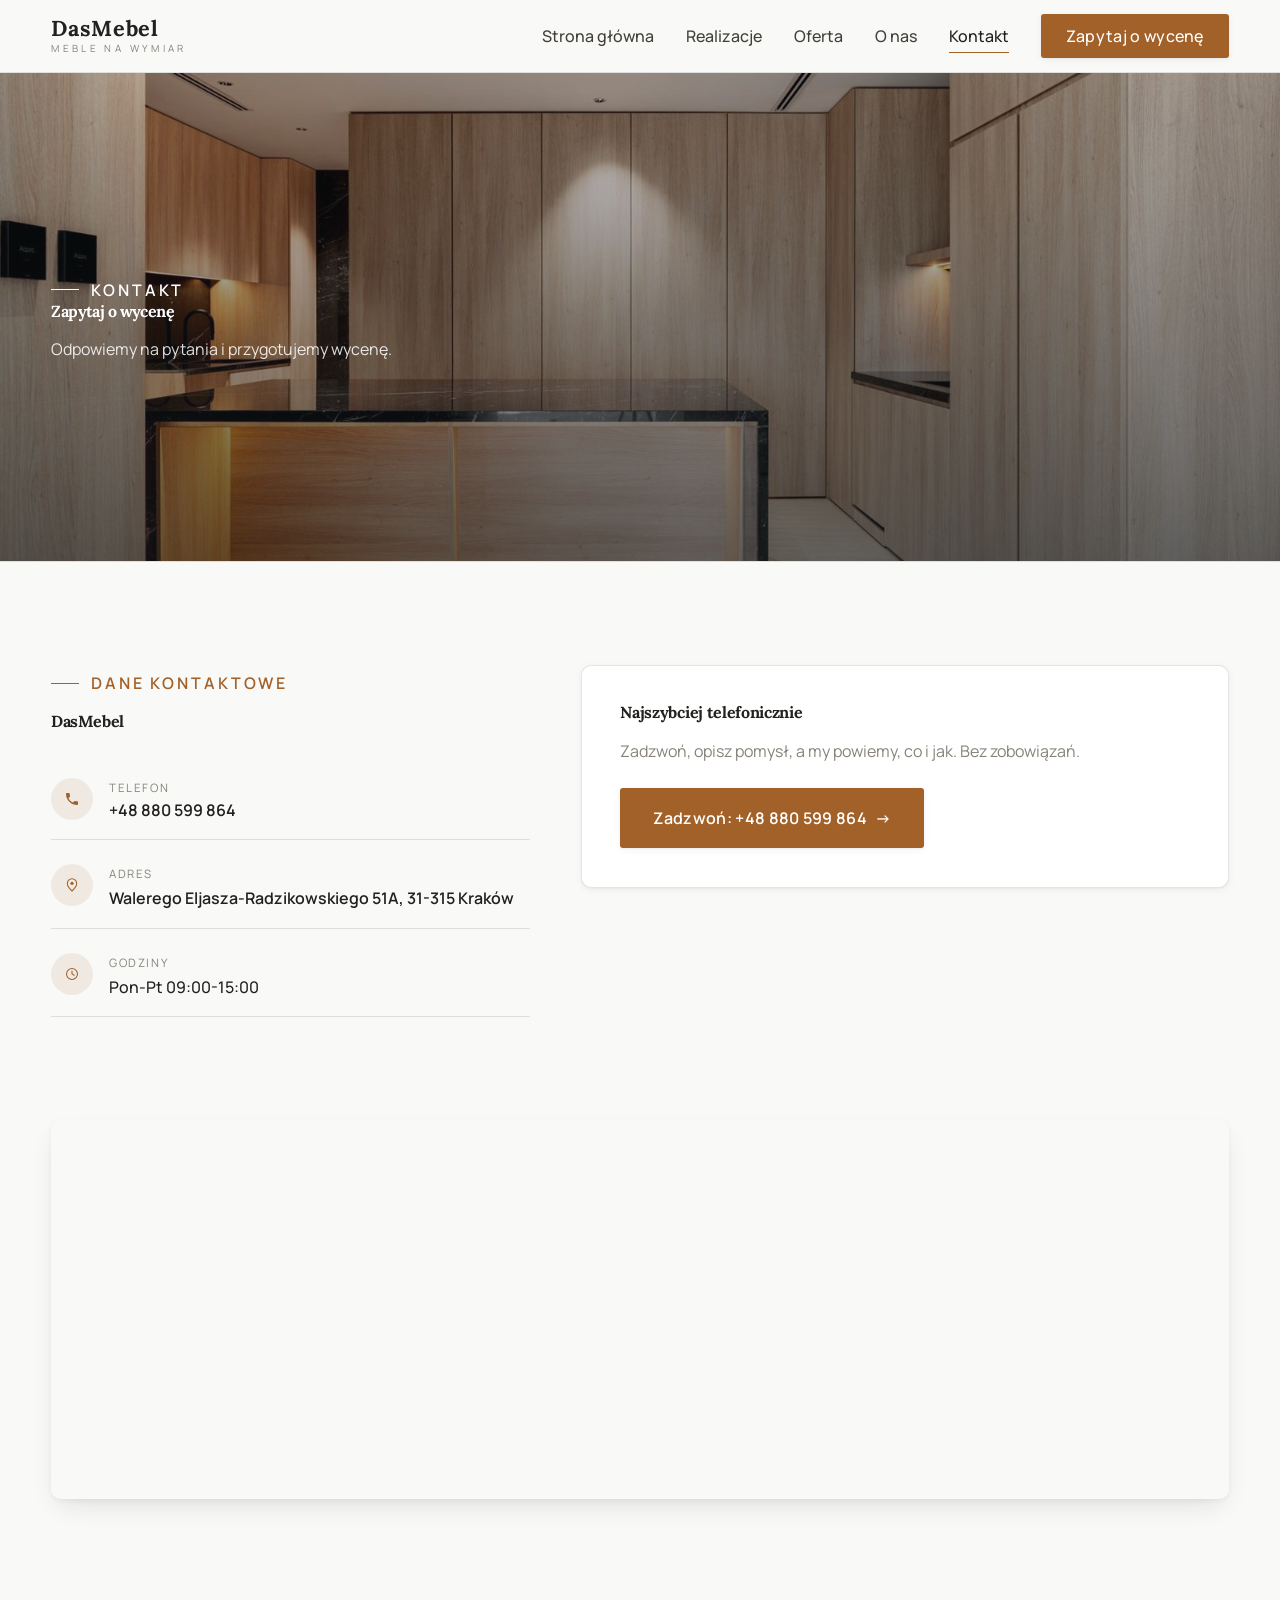
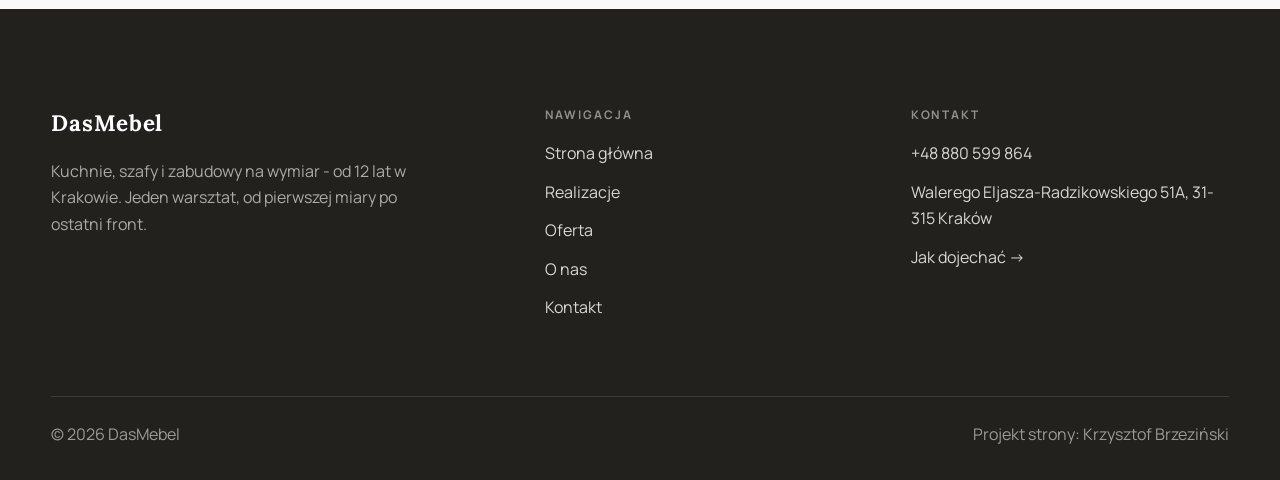
==== kontakt.html @ 78acd917 "DasMebel - strona-demo (meble na wymiar, Kraków)" ====
<!DOCTYPE html>
<html lang="pl">
<head>
<meta charset="UTF-8">
<meta name="viewport" content="width=device-width, initial-scale=1.0">
<title>Kontakt - DasMebel</title>
<meta name="description" content="Kontakt DasMebel - Walerego Eljasza-Radzikowskiego 51A, 31-315 Kraków">
<link rel="preconnect" href="https://fonts.googleapis.com">
<link rel="preconnect" href="https://fonts.gstatic.com" crossorigin>
<link href="https://fonts.googleapis.com/css2?family=Lora:wght@500;600;700&family=Manrope:wght@400;500;600&display=swap" rel="stylesheet">
<link rel="stylesheet" href="assets/styles.css">
</head>
<body>

<header class="nav">
  <div class="wrap nav-inner">
    <a class="brand" href="index.html"><span class="name">DasMebel</span><span class="sub">Meble na wymiar</span></a>
    <nav class="nav-links">
      <a href="index.html">Strona główna</a>
      <a href="realizacje.html">Realizacje</a>
      <a href="oferta.html">Oferta</a>
      <a href="o-nas.html">O nas</a>
      <a href="kontakt.html" class="active">Kontakt</a>
      <a href="kontakt.html" class="btn btn-accent">Zapytaj o wycenę</a>
    </nav>
    <button class="nav-toggle" aria-label="Menu"><span></span><span></span><span></span></button>
  </div>
</header>

<section class="pagehead">
  <img src="img/g5.jpg" alt="DasMebel - Zapytaj o wycenę">
  <div class="wrap">
    <span class="eyebrow">Kontakt</span>
    <h1>Zapytaj o wycenę</h1>
    <p>Odpowiemy na pytania i przygotujemy wycenę.</p>
  </div>
</section>
<section>
  <div class="wrap contact-grid">
    <div class="reveal">
      <span class="eyebrow">Dane kontaktowe</span>
      <h2 style="margin:var(--space-4) 0 var(--space-6)">DasMebel</h2>
      <div class="info-list">
        <div class="info-row"><div class="ic"><svg class="ico-tel" width="16" height="16" viewBox="0 0 24 24" fill="none" aria-hidden="true"><path d="M6.6 10.8a15.5 15.5 0 0 0 6.6 6.6l2.2-2.2a1 1 0 0 1 1-.24 11.4 11.4 0 0 0 3.6.58 1 1 0 0 1 1 1V20a1 1 0 0 1-1 1A17 17 0 0 1 3 4a1 1 0 0 1 1-1h3.5a1 1 0 0 1 1 1c0 1.25.2 2.46.58 3.6a1 1 0 0 1-.25 1l-2.23 2.2Z" fill="currentColor"/></svg></div><div><div class="lbl">Telefon</div><a class="val" href="tel:+48880599864">+48 880 599 864</a></div></div>
        <div class="info-row"><div class="ic"><svg class="ico-pin" width="16" height="16" viewBox="0 0 24 24" fill="none" aria-hidden="true"><path d="M12 21s7-6.1 7-11.5A7 7 0 0 0 5 9.5C5 14.9 12 21 12 21Z" stroke="currentColor" stroke-width="1.6" fill="none"/><circle cx="12" cy="9.5" r="2.4" fill="currentColor"/></svg></div><div><div class="lbl">Adres</div><div class="val">Walerego Eljasza-Radzikowskiego 51A, 31-315 Kraków</div></div></div>
        <div class="info-row"><div class="ic"><svg class="ico-clock" width="16" height="16" viewBox="0 0 24 24" fill="none" aria-hidden="true"><circle cx="12" cy="12" r="8.2" stroke="currentColor" stroke-width="1.6"/><path d="M12 7.5V12l3.2 1.9" stroke="currentColor" stroke-width="1.6" stroke-linecap="round"/></svg></div><div><div class="lbl">Godziny</div><div class="val" style="font-weight:500">Pon-Pt 09:00-15:00</div></div></div>
      </div>
    </div>
    <div class="reveal">
      <div class="form">
        <h3 style="margin-bottom:var(--space-4)">Najszybciej telefonicznie</h3>
        <p class="muted" style="margin-bottom:var(--space-5)">Zadzwoń, opisz pomysł, a my powiemy, co i jak. Bez zobowiązań.</p>
        <a href="tel:+48880599864" class="btn btn-accent" style="justify-content:center">Zadzwoń: +48 880 599 864 <span class="arr">→</span></a>
      </div>
    </div>
  </div>
</section>
<section style="padding-top:0">
  <div class="wrap reveal">
    <iframe class="map" title="DasMebel - Kraków" src="https://maps.google.com/maps?q=DasMebel%20Krak%C3%B3w&z=15&output=embed" loading="lazy" referrerpolicy="no-referrer-when-downgrade"></iframe>
  </div>
</section>

<footer>
  <div class="wrap">
    <div class="foot-grid">
      <div class="foot-brand">
        <div class="name">DasMebel</div>
        <p>Kuchnie, szafy i zabudowy na wymiar - od 12 lat w Krakowie. Jeden warsztat, od pierwszej miary po ostatni front.</p>
      </div>
      <div class="foot-col">
        <h4>Nawigacja</h4>
        <a href="index.html">Strona główna</a>
        <a href="realizacje.html">Realizacje</a>
        <a href="oferta.html">Oferta</a>
        <a href="o-nas.html">O nas</a>
        <a href="kontakt.html">Kontakt</a>
      </div>
      <div class="foot-col">
        <h4>Kontakt</h4>
        <a href="tel:+48880599864">+48 880 599 864</a>
        <p>Walerego Eljasza-Radzikowskiego 51A, 31-315 Kraków</p>
        <a href="https://maps.google.com/?cid=15996347516961122501" target="_blank" rel="noopener">Jak dojechać →</a>
      </div>
    </div>
    <div class="foot-bot">
      <span>© 2026 DasMebel</span>
      <span>Projekt strony: Krzysztof Brzeziński</span>
    </div>
  </div>
</footer>


<script src="assets/main.js"></script>
</body>
</html>
---- assets/styles.css ----
/* ============================================================
   STOLBASZ — premium, architektoniczny B2B fit-out
   Jasna paleta, zero brązu. System wg premium-web-craft.
   Projekt strony: Krzysztof Brzeziński
   ============================================================ */

:root{
  /* PALETA — jasna, architektoniczna, chłodna */
  --paper:#F3F1EC;          /* główne tło */
  --paper-2:#E6E3DB;        /* sekcje alternatywne (chłodny jasny szary) */
  --paper-3:#E6E3DB;        /* delikatne wypełnienia */
  --ink:#23211E;            /* tekst główny — chłodny grafit */
  --ink-soft:#43403A;       /* nagłówki drugorzędne */
  --muted:#87837A;          /* tekst poboczny */
  --line:rgba(35,33,30,.12);/* hairline */
  --accent:#8A6B3C;         /* stonowany petrol-slate — jedyny akcent */
  --accent-d:#6E5430;
  --accent-soft:rgba(138,107,60,.10);
  --dark:#23211E;           /* sekcje ciemne (stopka/CTA) */

  /* ODSTĘPY — skala 4/8 */
  --space-1:4px; --space-2:8px; --space-3:12px; --space-4:16px; --space-5:24px;
  --space-6:32px; --space-7:48px; --space-8:64px; --space-9:96px; --space-10:128px;

  /* TYPOGRAFIA — fluid clamp() */
  --text-sm:clamp(.82rem,.8rem+.1vw,.9rem);
  --text-base:clamp(1rem,.97rem+.15vw,1.1rem);
  --text-lg:clamp(1.12rem,1.05rem+.3vw,1.3rem);
  --text-h3:clamp(1.2rem,1.1rem+.5vw,1.5rem);
  --text-h2:clamp(1.9rem,1.5rem+1.9vw,2.8rem);
  --text-h1:clamp(2.6rem,1.9rem+3.6vw,4.6rem);

  /* PROMIENIE — architektoniczne, raczej ostre */
  --r-sm:3px; --r-md:6px; --r-lg:10px;

  /* RUCH */
  --ease:cubic-bezier(.25,.46,.45,.94); --dur:.24s;

  /* CIENIE — miękkie, warstwowe */
  --sh-sm:0 1px 2px rgba(16,24,32,.04), 0 2px 8px rgba(16,24,32,.05);
  --sh-md:0 2px 6px rgba(16,24,32,.05), 0 12px 28px -8px rgba(16,24,32,.12);
  --sh-lg:0 6px 14px rgba(16,24,32,.07), 0 26px 56px -18px rgba(16,24,32,.22);

  --hairline:1px solid var(--line);

  --font-display:'Lora',serif;
  --font-body:'Manrope',sans-serif;
}

*{box-sizing:border-box;margin:0;padding:0}
html{scroll-behavior:smooth}
body{
  font-family:var(--font-body);
  font-size:var(--text-base);
  line-height:1.65;
  color:var(--ink);
  background:var(--paper);
  -webkit-font-smoothing:antialiased;
  text-rendering:optimizeLegibility;
}
img{max-width:100%;display:block}
a{color:inherit;text-decoration:none}

.wrap{width:min(92%,1180px);margin-inline:auto}
section{padding-block:clamp(52px,6.5vw,96px)}

h1,h2,h3{font-family:var(--font-display);font-weight:700;line-height:1.08;letter-spacing:-.02em;color:var(--ink)}
h1{font-size:var(--text-h1);letter-spacing:-.035em}
h2{font-size:var(--text-h2);letter-spacing:-.025em}
h3{font-size:var(--text-h3)}
p{max-width:65ch}

.eyebrow{
  font-family:var(--font-body);
  font-size:var(--text-sm);
  font-weight:600;
  letter-spacing:.18em;
  text-transform:uppercase;
  color:var(--accent);
  display:inline-flex;align-items:center;gap:var(--space-3);
}
.eyebrow::before{content:"";width:28px;height:1px;background:var(--accent);display:inline-block}

.muted{color:var(--muted)}
.lead{font-size:var(--text-lg);line-height:1.55;color:var(--ink-soft);max-width:50ch}

/* ---------- BUTTONS ---------- */
.btn{
  display:inline-flex;align-items:center;gap:var(--space-2);
  font-weight:600;font-size:var(--text-sm);letter-spacing:.02em;
  padding:var(--space-4) var(--space-6);
  border-radius:var(--r-sm);
  transition:transform var(--dur) var(--ease),box-shadow var(--dur) var(--ease),background var(--dur) var(--ease);
  cursor:pointer;border:1px solid transparent;
}
.btn-accent{background:var(--accent);color:#fff;box-shadow:var(--sh-sm)}
.btn-accent:hover{background:var(--accent-d);transform:translateY(-2px);box-shadow:var(--sh-md)}
.btn-accent:active{transform:translateY(0);box-shadow:var(--sh-sm)}
.btn-ghost{background:transparent;color:var(--ink);border-color:var(--line)}
.btn-ghost:hover{border-color:var(--accent);color:var(--accent);transform:translateY(-2px)}
.btn-light{background:#fff;color:var(--ink);box-shadow:var(--sh-sm)}
.btn-light:hover{transform:translateY(-2px);box-shadow:var(--sh-md)}
.btn .arr{transition:transform var(--dur) var(--ease)}
.btn:hover .arr{transform:translateX(4px)}

/* ---------- NAV ---------- */
.nav{
  position:sticky;top:0;z-index:50;
  background:color-mix(in srgb,var(--paper) 88%,transparent);
  backdrop-filter:saturate(140%) blur(10px);
  border-bottom:var(--hairline);
}
.nav-inner{display:flex;align-items:center;justify-content:space-between;height:72px}
.brand{display:flex;flex-direction:column;line-height:1}
.brand .name{font-family:var(--font-display);font-weight:800;font-size:1.35rem;letter-spacing:.04em}
.brand .sub{font-size:.62rem;letter-spacing:.34em;text-transform:uppercase;color:var(--muted);margin-top:5px}
.nav-links{display:flex;align-items:center;gap:var(--space-6)}
.nav-links a{font-size:var(--text-sm);font-weight:500;color:var(--ink-soft);position:relative;padding-block:4px;transition:color var(--dur) var(--ease)}
.nav-links a::after{content:"";position:absolute;left:0;bottom:0;width:0;height:1.5px;background:var(--accent);transition:width var(--dur) var(--ease)}
.nav-links a:hover,.nav-links a.active{color:var(--ink)}
.nav-links a:hover::after,.nav-links a.active::after{width:100%}
.nav-links .btn{padding:var(--space-2) var(--space-5)}
/* przyciski w nav: właściwy kolor (przebij .nav-links a) + bez podkreślenia */
.nav-links a.btn-accent{color:#fff}
.nav-links a.btn-ghost,.nav-links a.btn-light{color:var(--ink)}
.nav-links a.btn::after{display:none}
.nav-toggle{display:none;background:none;border:none;cursor:pointer;flex-direction:column;gap:5px;padding:8px}
.nav-toggle span{width:24px;height:2px;background:var(--ink);transition:var(--dur)}

/* ---------- HERO (split) ---------- */
.hero{position:relative;overflow:hidden;border-bottom:var(--hairline)}
.hero-grid{display:grid;grid-template-columns:1.05fr .95fr;gap:clamp(24px,4vw,60px);align-items:center;
  padding-block:clamp(36px,4.5vw,64px)}
.hero-copy .eyebrow{margin-bottom:var(--space-5)}
.hero-copy h1{margin-bottom:var(--space-5)}
.hero-copy .lead{margin-bottom:var(--space-7)}
.hero-actions{display:flex;flex-wrap:wrap;gap:var(--space-4)}
.hero-art{position:relative;aspect-ratio:4/3;border-radius:var(--r-lg);overflow:hidden;box-shadow:var(--sh-lg)}
.hero-art img{width:100%;height:100%;object-fit:cover}
.hero-art::after{content:"";position:absolute;inset:0;background:linear-gradient(180deg,transparent 55%,rgba(18,24,28,.28))}
.hero-badge{position:absolute;left:var(--space-5);bottom:var(--space-5);z-index:2;
  background:rgba(252,252,251,.94);backdrop-filter:blur(4px);
  border-radius:var(--r-md);padding:var(--space-4) var(--space-5);box-shadow:var(--sh-md);max-width:78%}
.hero-badge strong{display:block;font-family:var(--font-display);font-size:1rem;letter-spacing:-.01em}
.hero-badge span{font-size:var(--text-sm);color:var(--muted)}

/* ---------- HERO duży / kinowy (strona główna) ---------- */
.hero-cine{position:relative;min-height:clamp(560px,82vh,840px);min-height:clamp(560px,82svh,840px);display:flex;align-items:center;overflow:hidden;border-bottom:var(--hairline)}
.hero-cine>img{position:absolute;inset:0;width:100%;height:100%;object-fit:cover;z-index:0}
.hero-cine::after{content:"";position:absolute;inset:0;z-index:1;
  background:linear-gradient(95deg,rgba(13,18,23,.86) 0%,rgba(13,18,23,.64) 32%,rgba(13,18,23,.24) 62%,rgba(13,18,23,.04) 100%)}
.hero-cine .wrap{position:relative;z-index:2;padding-block:var(--space-8)}
.hero-cine .hero-copy{max-width:660px}
.hero-cine .eyebrow{color:#fff;margin-bottom:var(--space-5)}
.hero-cine .eyebrow::before{background:#fff}
.hero-cine h1{color:#fff;margin-bottom:var(--space-5);font-size:clamp(2.9rem,2rem+4.4vw,5.2rem)}
.hero-cine .lead{color:rgba(255,255,255,.92);max-width:48ch;margin-bottom:var(--space-7)}
.hero-cine .hero-actions{display:flex;flex-wrap:wrap;gap:var(--space-4)}
@media(max-width:680px){
  .hero-cine{min-height:clamp(520px,76vh,640px);min-height:clamp(520px,76svh,640px);align-items:flex-end}
  .hero-cine::after{background:linear-gradient(0deg,rgba(13,18,23,.9) 6%,rgba(13,18,23,.45) 55%,rgba(13,18,23,.25) 100%)}
  .hero-cine .wrap{padding-bottom:var(--space-9)}
}

/* full-bleed hero variant (podstrony) */
.pagehead{position:relative;min-height:46vh;min-height:46svh;display:flex;align-items:flex-end;overflow:hidden;border-bottom:var(--hairline)}
.pagehead img{position:absolute;inset:0;width:100%;height:100%;object-fit:cover}
.pagehead::after{content:"";position:absolute;inset:0;background:linear-gradient(180deg,rgba(18,24,28,.25),rgba(18,24,28,.62))}
.pagehead .wrap{position:relative;z-index:2;padding-block:var(--space-9);color:#fff}
.pagehead h1{color:#fff;max-width:18ch}
.pagehead .eyebrow{color:#fff}
.pagehead .eyebrow::before{background:#fff}
.pagehead p{color:rgba(255,255,255,.86);margin-top:var(--space-4);max-width:54ch}

/* ---------- STRIP (pasek skrótów / liczby) ---------- */
.strip{background:var(--dark);color:#fff}
.strip .wrap{display:grid;grid-template-columns:repeat(4,1fr);gap:var(--space-6);padding-block:var(--space-8)}
.strip .item .k{font-family:var(--font-display);font-size:clamp(1.6rem,1.2rem+1.4vw,2.4rem);font-weight:800;letter-spacing:-.02em;color:#fff}
.strip .item .v{font-size:var(--text-sm);color:rgba(255,255,255,.66);margin-top:var(--space-2);line-height:1.45}
.strip .item{border-left:2px solid var(--accent);padding-left:var(--space-5)}

/* ---------- SECTION HEAD ---------- */
.head{max-width:48rem;margin-bottom:var(--space-8)}
.head.center{margin-inline:auto;text-align:center}
.head .eyebrow{margin-bottom:var(--space-4)}
.head h2{margin-bottom:var(--space-4)}
.head p{color:var(--muted);font-size:var(--text-lg);line-height:1.55}
.head.center p{margin-inline:auto}

/* ---------- INTRO SPLIT ---------- */
.split{display:grid;grid-template-columns:.92fr 1.08fr;gap:clamp(28px,5vw,80px);align-items:center}
.split.rev{grid-template-columns:1.08fr .92fr}
.split.rev .split-art{order:-1}
.split-art{position:relative;aspect-ratio:5/4;border-radius:var(--r-lg);overflow:hidden;box-shadow:var(--sh-lg)}
.split-art img{width:100%;height:100%;object-fit:cover}
.split-copy h2{margin-bottom:var(--space-5)}
.split-copy p+p{margin-top:var(--space-4)}
.split-copy .btn{margin-top:var(--space-6)}

/* ---------- SERVICES (zakres) ---------- */
.svc-grid{display:grid;grid-template-columns:repeat(auto-fit,minmax(280px,1fr));gap:var(--space-5)}
.svc{background:#fff;border:var(--hairline);border-radius:var(--r-md);padding:var(--space-7) var(--space-6);
  transition:transform var(--dur) var(--ease),box-shadow var(--dur) var(--ease),border-color var(--dur) var(--ease);
  position:relative;overflow:hidden}
.svc::before{content:"";position:absolute;left:0;top:0;width:3px;height:0;background:var(--accent);transition:height var(--dur) var(--ease)}
.svc:hover{transform:translateY(-4px);box-shadow:var(--sh-md);border-color:transparent}
.svc:hover::before{height:100%}
.svc .ic{font-family:var(--font-display);font-size:.8rem;font-weight:700;letter-spacing:.12em;color:var(--accent);margin-bottom:var(--space-4)}
.svc h3{margin-bottom:var(--space-3);font-size:1.22rem}
.svc p{color:var(--muted);font-size:var(--text-base);line-height:1.6}

/* big detailed service rows */
.svc-row{display:grid;grid-template-columns:.8fr 1.2fr;gap:clamp(20px,4vw,60px);align-items:center;padding-block:var(--space-8)}
.svc-row+.svc-row{border-top:var(--hairline)}
.svc-row.rev{grid-template-columns:1.2fr .8fr}
.svc-row.rev .svc-row-art{order:-1}
.svc-row-art{aspect-ratio:4/3;border-radius:var(--r-md);overflow:hidden;box-shadow:var(--sh-md)}
.svc-row-art img{width:100%;height:100%;object-fit:cover}
.svc-row h3{font-size:1.5rem;margin-bottom:var(--space-4)}
.svc-row .num{font-family:var(--font-display);font-size:.85rem;font-weight:700;letter-spacing:.14em;color:var(--accent);display:block;margin-bottom:var(--space-3)}
.svc-row ul{list-style:none;margin-top:var(--space-4);display:flex;flex-direction:column;gap:var(--space-2)}
.svc-row li{position:relative;padding-left:var(--space-5);color:var(--muted);font-size:var(--text-base)}
.svc-row li::before{content:"";position:absolute;left:0;top:.62em;width:8px;height:1px;background:var(--accent)}

/* ---------- GALLERY (realizacje) ---------- */
.gallery{display:grid;grid-template-columns:repeat(12,1fr);gap:var(--space-4);grid-auto-rows:200px}
/* GALERIA MASONRY — pionowe zdjęcia (portrety beauty/wellness) bez przycinania: kolumny, height auto */
.gallery-masonry{column-count:3;column-gap:var(--space-4)}
@media(max-width:900px){.gallery-masonry{column-count:2}}
@media(max-width:560px){.gallery-masonry{column-count:1}}
.gallery-masonry .m-tile{break-inside:avoid;margin:0 0 var(--space-4);padding:0;position:relative;overflow:hidden;border-radius:var(--r-md);border:1px solid var(--line)}
.gallery-masonry .m-tile img{width:100%;height:auto;display:block}
.gallery-masonry .m-tile .cap{position:absolute;left:0;right:0;bottom:0;padding:var(--space-4);color:#fff;background:linear-gradient(0deg,rgba(0,0,0,.55),transparent);font-size:var(--text-sm)}
.gallery-masonry .m-tile .cap small{display:block;font-weight:400;opacity:.78;letter-spacing:.04em;text-transform:uppercase;font-size:.66rem;margin-top:3px}
.tile{position:relative;overflow:hidden;border-radius:var(--r-md);box-shadow:var(--sh-sm);
  transition:transform var(--dur) var(--ease),box-shadow var(--dur) var(--ease)}
.tile img{width:100%;height:100%;object-fit:cover;transition:transform .6s var(--ease)}
.tile:hover{box-shadow:var(--sh-md)}
.tile:hover img{transform:scale(1.05)}
.tile .cap{position:absolute;left:0;right:0;bottom:0;padding:var(--space-5) var(--space-4) var(--space-4);
  background:linear-gradient(transparent,rgba(18,24,28,.78));color:#fff;
  font-size:var(--text-sm);font-weight:600;letter-spacing:.01em;
  opacity:0;transform:translateY(8px);transition:var(--dur) var(--ease)}
.tile:hover .cap{opacity:1;transform:translateY(0)}
.tile .cap small{display:block;font-weight:400;opacity:.78;letter-spacing:.04em;text-transform:uppercase;font-size:.66rem;margin-top:3px}
/* bento spans */
.t-wide{grid-column:span 6}
.t-tall{grid-column:span 6;grid-row:span 2}
.t-std{grid-column:span 6}
.t-third{grid-column:span 4}
.t-two3{grid-column:span 8}

/* ---------- TRUST / WIARYGODNOŚĆ ---------- */
.trust{background:var(--paper-2)}
.trust-grid{display:grid;grid-template-columns:repeat(auto-fit,minmax(240px,1fr));gap:var(--space-5);margin-top:var(--space-7)}
.trust-card{background:#fff;border-radius:var(--r-md);padding:var(--space-7) var(--space-6);box-shadow:var(--sh-sm);border-top:3px solid var(--accent)}
.trust-card .big{font-family:var(--font-display);font-size:clamp(1.8rem,1.3rem+1.6vw,2.6rem);font-weight:800;letter-spacing:-.02em;color:var(--ink);line-height:1}
.trust-card h3{font-size:1.12rem;margin:var(--space-3) 0 var(--space-2)}
.trust-card p{color:var(--muted);font-size:var(--text-base);line-height:1.55}

/* ---------- CTA band ---------- */
.cta{background:var(--dark);color:#fff;position:relative;overflow:hidden}
.cta .wrap{display:grid;grid-template-columns:1.4fr .6fr;gap:var(--space-7);align-items:center;position:relative;z-index:2}
.cta h2{color:#fff;max-width:20ch}
.cta p{color:rgba(255,255,255,.74);margin-top:var(--space-4)}
.cta-actions{display:flex;flex-direction:column;gap:var(--space-3);align-items:flex-start}
.cta::before{content:"";position:absolute;right:-80px;top:-80px;width:360px;height:360px;border-radius:50%;
  background:radial-gradient(circle,var(--accent-soft),transparent 70%)}

/* ---------- CONTACT ---------- */
.contact-grid{display:grid;grid-template-columns:.85fr 1.15fr;gap:clamp(28px,4vw,56px);align-items:start}
.info-list{display:flex;flex-direction:column;gap:var(--space-2)}
.info-row{display:flex;gap:var(--space-4);align-items:flex-start;padding-block:var(--space-4);border-bottom:var(--hairline)}
.info-row .ic{flex:none;width:42px;height:42px;display:grid;place-items:center;border-radius:50%;
  background:var(--accent-soft);color:var(--accent);font-size:1.05rem}
.info-row .lbl{font-size:.72rem;letter-spacing:.14em;text-transform:uppercase;color:var(--muted)}
.info-row .val{font-weight:600;font-size:var(--text-base);margin-top:2px}
.info-row a.val:hover{color:var(--accent)}
.map{border:none;border-radius:var(--r-lg);box-shadow:var(--sh-md);width:100%;height:100%;min-height:380px;filter:grayscale(.2) contrast(1.02)}
.form{background:#fff;border:var(--hairline);border-radius:var(--r-lg);padding:clamp(24px,3vw,40px);box-shadow:var(--sh-sm)}
.form .fld{margin-bottom:var(--space-5)}
.form label{display:block;font-size:var(--text-sm);font-weight:600;margin-bottom:var(--space-2)}
.form input,.form textarea{width:100%;font-family:inherit;font-size:var(--text-base);color:var(--ink);
  padding:var(--space-4);border:var(--hairline);border-radius:var(--r-sm);background:var(--paper);transition:border-color var(--dur)}
.form input:focus,.form textarea:focus{outline:none;border-color:var(--accent);background:#fff}
.form textarea{resize:vertical;min-height:120px}
.form .note{font-size:var(--text-sm);color:var(--muted);margin-top:var(--space-3)}

/* ---------- FOOTER ---------- */
footer{background:var(--dark);color:#fff;padding-block:var(--space-9) var(--space-6)}
.foot-grid{display:grid;grid-template-columns:1.4fr 1fr 1fr;gap:var(--space-7);margin-bottom:var(--space-8)}
.foot-brand .name{font-family:var(--font-display);font-weight:800;font-size:1.4rem;letter-spacing:.04em}
.foot-brand p{color:rgba(255,255,255,.62);margin-top:var(--space-4);font-size:var(--text-base);max-width:38ch}
.foot-col h4{font-size:.74rem;letter-spacing:.16em;text-transform:uppercase;color:rgba(255,255,255,.5);margin-bottom:var(--space-4)}
.foot-col a,.foot-col p{display:block;color:rgba(255,255,255,.82);font-size:var(--text-base);margin-bottom:var(--space-3)}
.foot-col a:hover{color:#fff}
.foot-bot{border-top:1px solid rgba(255,255,255,.12);padding-top:var(--space-5);display:flex;justify-content:space-between;flex-wrap:wrap;gap:var(--space-3);
  font-size:var(--text-sm);color:rgba(255,255,255,.55)}
.foot-bot a:hover{color:#fff}

/* ---------- REVEAL ---------- */
.reveal{opacity:0;transform:translateY(22px);transition:opacity .6s var(--ease),transform .6s var(--ease)}
.reveal.in{opacity:1;transform:none}

/* ---------- RESPONSIVE ---------- */
@media(max-width:920px){
  .hero-grid,.split,.split.rev,.svc-row,.svc-row.rev,.cta .wrap,.contact-grid,.foot-grid{grid-template-columns:1fr}
  .split.rev .split-art,.svc-row.rev .svc-row-art{order:0}
  .hero-art{aspect-ratio:16/10;max-height:420px}
  .strip .wrap{grid-template-columns:repeat(2,1fr);gap:var(--space-7)}
  .gallery{grid-auto-rows:180px}
  .t-wide,.t-tall,.t-std,.t-third,.t-two3{grid-column:span 6}
  .t-tall{grid-row:span 1}
  .cta-actions{flex-direction:row;flex-wrap:wrap}
  .foot-grid{gap:var(--space-6)}
}
@media(max-width:680px){
  .nav-links{position:fixed;inset:72px 0 auto 0;background:var(--paper);flex-direction:column;align-items:stretch;
    gap:0;padding:var(--space-4) 6%;border-bottom:var(--hairline);box-shadow:var(--sh-md);
    transform:translateY(-120%);transition:transform var(--dur) var(--ease)}
  .nav-links.open{transform:translateY(0)}
  .nav-links a{padding-block:var(--space-4);border-bottom:var(--hairline)}
  .nav-links .btn{margin-top:var(--space-3);justify-content:center}
  .nav-toggle{display:flex}
  .strip .wrap{grid-template-columns:1fr}
  .gallery{grid-template-columns:repeat(6,1fr)}
  .foot-grid{grid-template-columns:1fr}
}
@media(prefers-reduced-motion:reduce){
  *{animation-duration:.01ms!important;transition:none!important}
  .reveal{opacity:1!important;transform:none!important}
  html{scroll-behavior:auto}
}

/* ============================================================
   PREMIUM LAYER — destylat deep-researchu branż (anty-AI, spokój).
   Zmienne STOLBASZ (--accent/--ink/--paper/--line/--dark). Ruch ledwo
   zauważalny, krzywa cubic-bezier(.16,.84,.44,1); prefers-reduced-motion
   pokryte blanketem wyżej. Karty hairline zamiast cieni = #1 sygnał „nie-AI".
   ============================================================ */

/* więcej oddechu między sekcjami (liderzy: 110-130px) */
section{padding-block:clamp(64px,8vw,128px)}

/* 1) Aksamitny reveal — dłuższa, miękka krzywa zamiast „skoku" */
.reveal{transition:opacity .9s cubic-bezier(.16,.84,.44,1),transform .9s cubic-bezier(.16,.84,.44,1);will-change:opacity,transform}
/* stagger TYLKO w galerii (tam pozycja = porządek dzieci) */
.gallery .reveal:nth-child(2){transition-delay:.07s}
.gallery .reveal:nth-child(3){transition-delay:.14s}
.gallery .reveal:nth-child(4){transition-delay:.21s}
.gallery .reveal:nth-child(5){transition-delay:.28s}
.gallery .reveal:nth-child(6){transition-delay:.35s}

/* 2) Hero STATYCZNY na .hero-cine — Ken Burns CAŁKIEM WYŁĄCZONY 26.06 (3. zgłoszenie Szymona).
   GENEZA: animowanie scale na <img> hero z teksturami (cegły/framugi) re-samplinguje obraz
   klatka po klatce → na części ekranów drobne drganie/shimmer = „heroshot się trzęsie".
   translateY usunięto wcześniej, scale-only + will-change/GPU NIE wystarczyły do GWARANCJI gładkości.
   Krzysztof zażądał pewności („make sure, że błąd się nie pojawi") > efekt. Zero animacji = 0% drgania.
   Delikatny zoom zostaje TYLKO w pełnoekranowych hero gastro/studio (hg-bg/hs-bg — tło, inny
   mechanizm, chwalone, nigdy nie zgłaszane). NIE wracać do KB na .hero-cine bez realnego testu
   na sprzęcie klienta — to ryzyko regresji „trzęsienia”. */
/* BEZPIECZNY "wow" na hero = jednorazowy FADE-IN (opacity), nie zoom.
   opacity nie dotyka bitmapy → gładkie na KAŻDYM zdjęciu/ekranie/GPU, zero ryzyka migotania.
   Geometryczny ruch (scale/translate) na .hero-cine jest ZAKAZANY (bramka pilnuje). */
@keyframes heroFade{from{opacity:0}to{opacity:1}}
.hero-cine>img{transform:none;animation:heroFade 1.1s ease-out both}

/* 3) Akcentowy hairline pod nagłówkiem sekcji, który „rysuje się" przy wejściu */
.head h2{position:relative;padding-bottom:18px}
.head h2::after{content:"";position:absolute;left:0;bottom:0;height:1px;width:0;background:var(--accent);transition:width 1s cubic-bezier(.16,.84,.44,1) .15s}
.head.center h2::after{left:50%;transform:translateX(-50%)}
.head.reveal.in h2::after,.head.center.reveal.in h2::after{width:54px}

/* 4) Karty HAIRLINE zamiast cieni/zaokrągleń (najmocniejszy anty-AI detal) */
.svc{background:transparent;border:1px solid var(--line);border-radius:var(--r-sm);box-shadow:none}
.svc:hover{box-shadow:none;border-color:var(--accent);transform:translateY(-3px)}
.trust-card{background:transparent;box-shadow:none;border:1px solid var(--line);border-top:2px solid var(--accent);border-radius:var(--r-sm)}
.tile{box-shadow:none;border-radius:var(--r-sm)}
.tile:hover{box-shadow:none}

/* 5) Sticky-nav kondensuje się po przewinięciu (sygnał dopracowania) */
.nav{transition:box-shadow .4s ease,background .4s ease}
.nav.is-stuck{box-shadow:0 1px 0 var(--line),0 14px 30px -24px rgba(0,0,0,.45)}
.nav-inner{transition:height .35s var(--ease)}
.nav.is-stuck .nav-inner{height:60px}

/* 6) MANIFESTO — pełnoekranowy cytat-bohater (zastępuje generyczne „Dlaczego my") */
.manifesto{background:var(--paper-2);text-align:center}
.manifesto .wrap{max-width:60rem}
.manifesto p{font-family:var(--font-display);font-style:italic;font-size:clamp(1.6rem,1rem+2.4vw,2.8rem);line-height:1.32;color:var(--ink-soft);margin-inline:auto;max-width:26ch;position:relative;padding-top:var(--space-8)}
.manifesto p::before{content:"";position:absolute;top:0;left:50%;transform:translateX(-50%);width:54px;height:1px;background:var(--accent)}
.manifesto p span{color:var(--accent);font-style:italic}

/* 7) GATEWAYS — 3 duże bramy-zdjęcia (zamiast paska menu usług) */
.gateways{display:grid;grid-template-columns:repeat(3,1fr);gap:var(--space-4)}
.gateway{position:relative;aspect-ratio:3/4;overflow:hidden;border-radius:var(--r-sm);display:block}
.gateway img{width:100%;height:100%;object-fit:cover;transition:transform .8s var(--ease),filter .5s var(--ease)}
.gateway::after{content:"";position:absolute;inset:0;background:linear-gradient(180deg,transparent 38%,rgba(18,24,28,.74))}
.gateway:hover img{transform:scale(1.05);filter:brightness(1.05)}
.gateway .g-ttl{position:absolute;left:0;right:0;bottom:0;z-index:2;padding:var(--space-6) var(--space-5);color:#fff;font-family:var(--font-display);font-size:1.45rem;letter-spacing:-.01em;line-height:1.15}
.gateway .g-ttl small{display:block;font-family:var(--font-body);font-size:var(--text-sm);font-weight:400;opacity:.82;letter-spacing:.03em;margin-top:5px}
@media(max-width:760px){.gateways{grid-template-columns:1fr}.gateway{aspect-ratio:16/10}}

/* 8) LOGO klienta w nagłówku (gdy podane --logo) */
/* 52px domyślnie (feedback Bartka 06.07.2026: 40px ginęło, uwaga padła 3x; ~56px sprawdzone na żywym demie anna-borowiec-makeup) */
.brand-logo{height:64px;width:auto;max-width:300px;object-fit:contain;display:block}
.nav.is-stuck .brand-logo{height:52px}
@media(max-width:680px){.brand-logo{height:46px;max-width:210px}}

/* === focal-point zdjęć (smartcrop) — cover nie utnie twarzy/obiektu === */
img[src$="/hero.jpg"]{object-position:67% 50%}
[style*="hero.jpg"]{background-position:67% 50%}
img[src$="/about.jpg"]{object-position:83% 38%}
[style*="about.jpg"]{background-position:83% 38%}
img[src$="/g1.jpg"]{object-position:62% 50%}
[style*="g1.jpg"]{background-position:62% 50%}
img[src$="/g2.jpg"]{object-position:38% 50%}
[style*="g2.jpg"]{background-position:38% 50%}
img[src$="/g4.jpg"]{object-position:33% 50%}
[style*="g4.jpg"]{background-position:33% 50%}
img[src$="/g5.jpg"]{object-position:38% 50%}
[style*="g5.jpg"]{background-position:38% 50%}
img[src$="/g6.jpg"]{object-position:33% 50%}
[style*="g6.jpg"]{background-position:33% 50%}
img[src$="/g8.jpg"]{object-position:38% 50%}
[style*="g8.jpg"]{background-position:38% 50%}
img[src$="/g9.jpg"]{object-position:52% 15%}
[style*="g9.jpg"]{background-position:52% 15%}
img[src$="/g10.jpg"]{object-position:62% 50%}
[style*="g10.jpg"]{background-position:62% 50%}
img[src$="/g12.jpg"]{object-position:35% 52%}
[style*="g12.jpg"]{background-position:35% 52%}

/* === auto-paleta ze zdjęć klienta (dopasowanie do estetyki socials) === */
:root{--accent:#A26128;--accent-d:#7D481A;--accent-soft:rgba(162,97,40,0.10);--paper:#F9F9F8;--paper-2:#EFEEED;--paper-3:#E8E7E5;}
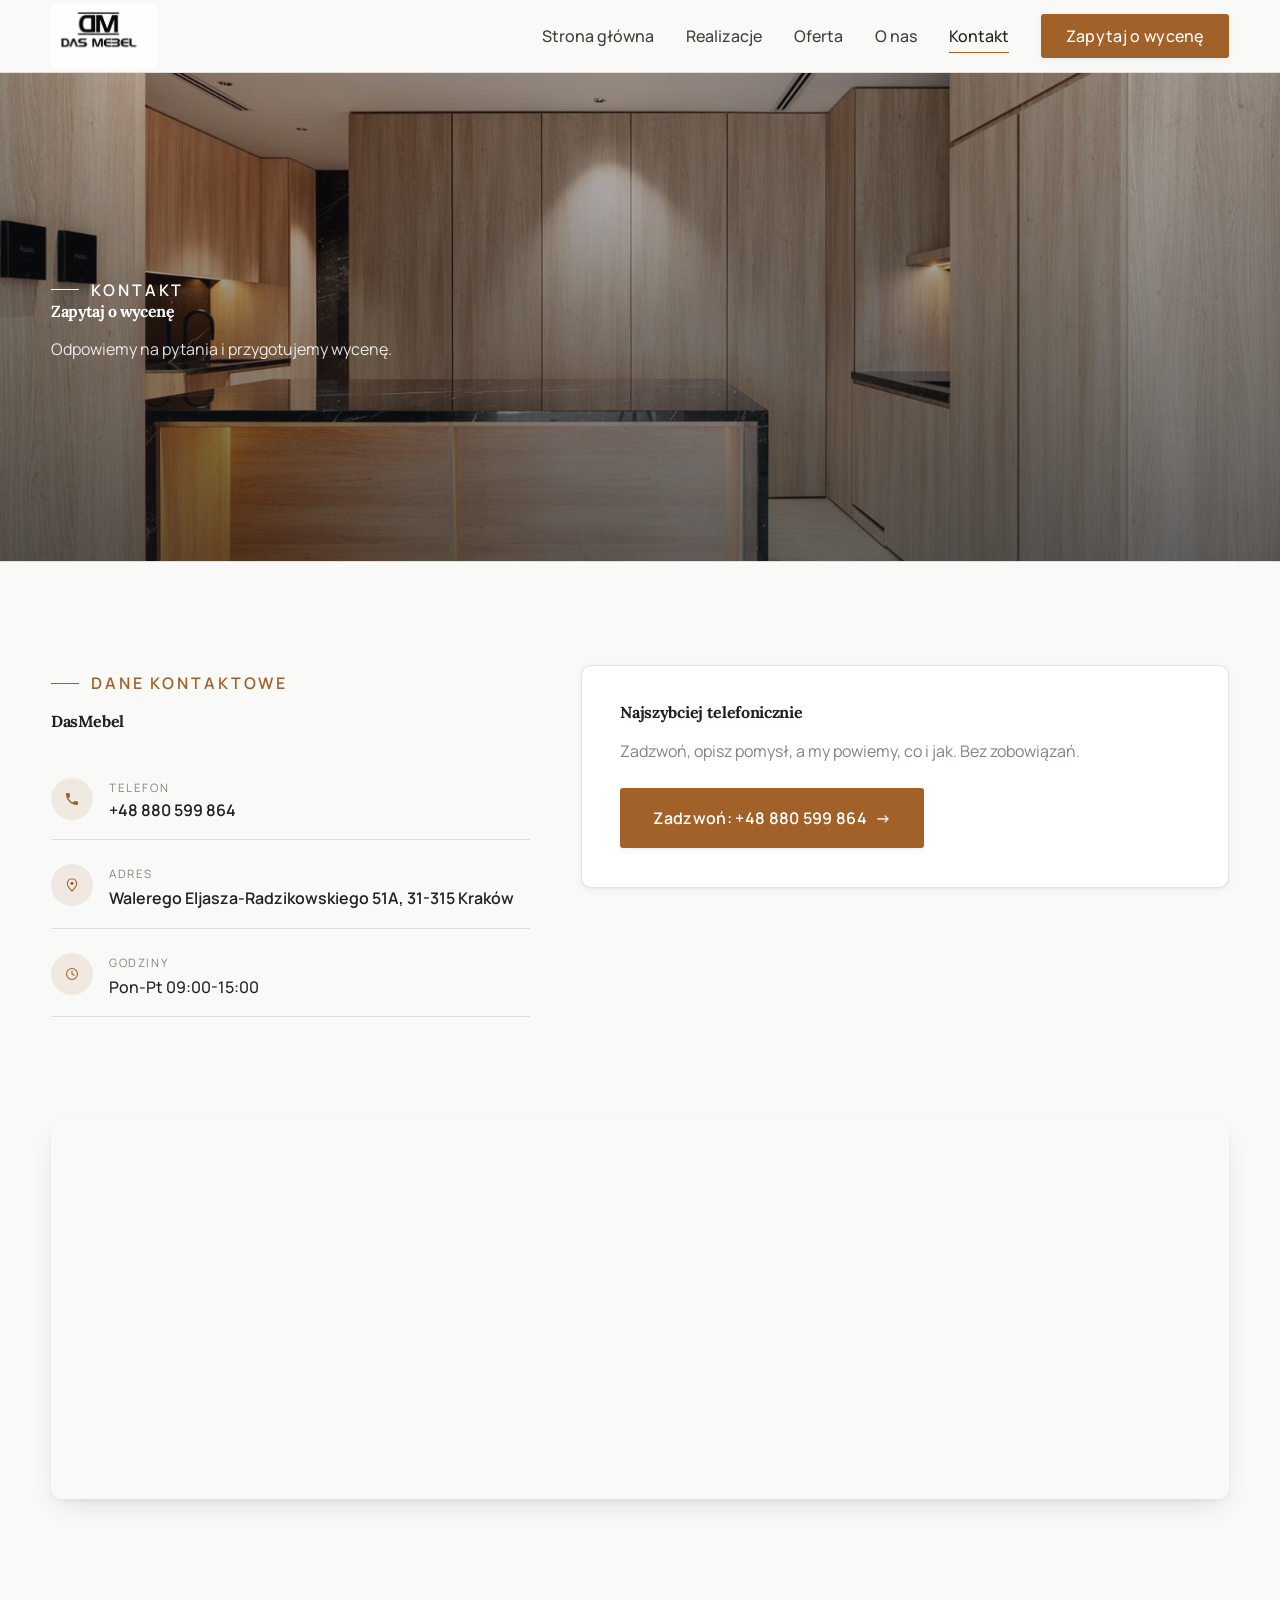
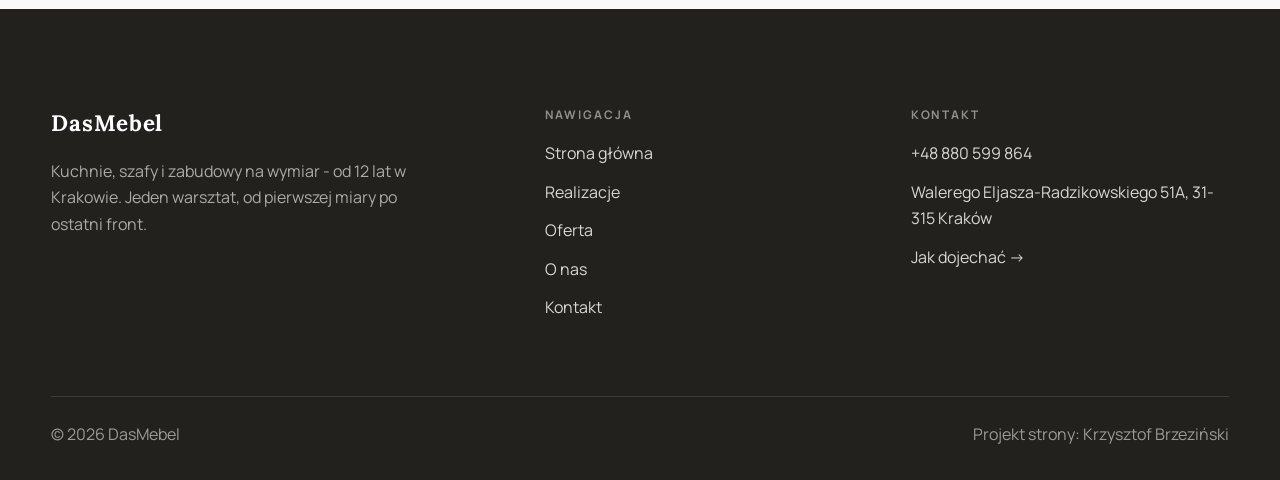
==== commit 9a704fcc: "[claude-edit][cmt:b0c9003f-ccca-4cb1-bd72-144bc2ef1255] logo z FB w nagłówku, opisy w liczbie mnogie" ====
--- a/kontakt.html
+++ b/kontakt.html
@@ -14,7 +14,7 @@
 
 <header class="nav">
   <div class="wrap nav-inner">
-    <a class="brand" href="index.html"><span class="name">DasMebel</span><span class="sub">Meble na wymiar</span></a>
+    <a class="brand" href="index.html"><img class="brand-logo" src="img/logo.png" alt="DasMebel - meble na wymiar"></a>
     <nav class="nav-links">
       <a href="index.html">Strona główna</a>
       <a href="realizacje.html">Realizacje</a>
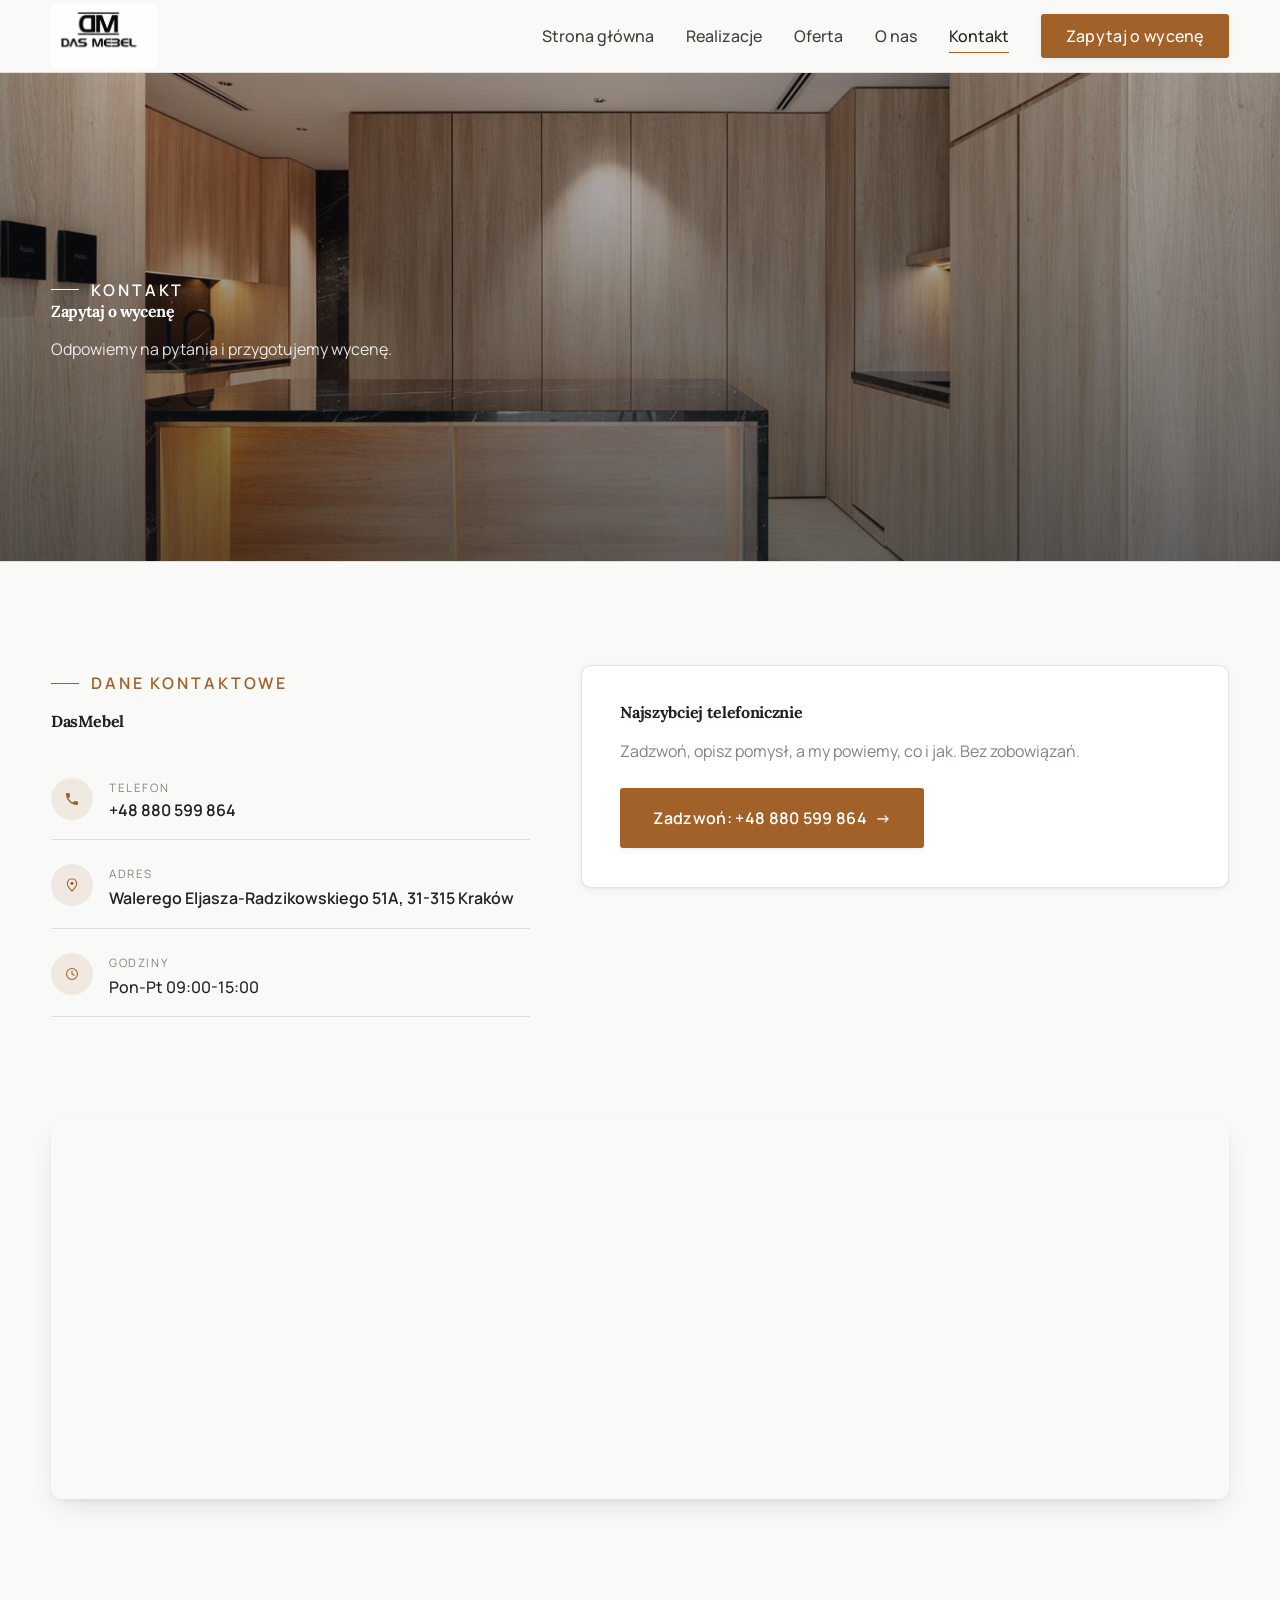
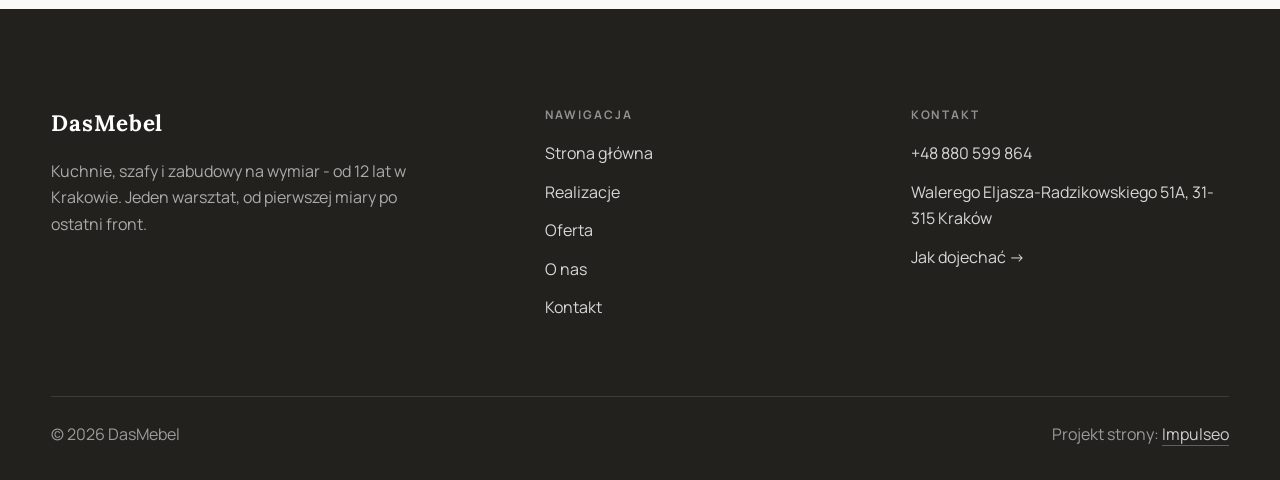
==== commit d9760a8c: "Stopka: podpis Impulseo z linkiem + poprawka znikajacego napisu w naglowku" ====
--- a/kontakt.html
+++ b/kontakt.html
@@ -85,7 +85,7 @@
     </div>
     <div class="foot-bot">
       <span>© 2026 DasMebel</span>
-      <span>Projekt strony: Krzysztof Brzeziński</span>
+      <span>Projekt strony: <a class="foot-credit" href="https://impulseo.pl" target="_blank" rel="noopener">Impulseo</a></span>
     </div>
   </div>
 </footer>
--- a/assets/styles.css
+++ b/assets/styles.css
@@ -1,7 +1,7 @@
 /* ============================================================
    STOLBASZ — premium, architektoniczny B2B fit-out
    Jasna paleta, zero brązu. System wg premium-web-craft.
-   Projekt strony: Krzysztof Brzeziński
+   Projekt strony: Impulseo (impulseo.pl)
    ============================================================ */
 
 :root{
@@ -433,3 +433,64 @@
 
 /* === auto-paleta ze zdjęć klienta (dopasowanie do estetyki socials) === */
 :root{--accent:#A26128;--accent-d:#7D481A;--accent-soft:rgba(162,97,40,0.10);--paper:#F9F9F8;--paper-2:#EFEEED;--paper-3:#E8E7E5;}
+
+/* === HERO-FIT (29.07.2026) — hero DOPASOWUJE SIĘ do wysokości okna =========================
+   Zgłoszenie K. 29.07: na jego laptopie przyciski CTA w hero były ucięte dolną krawędzią
+   (Modern House). Pomiar headless (1512x879 → realny widok 792 px): dolna krawędź CTA
+   wypadała 123 px POD ekranem. Nawet przy maksymalnym oknie (982) było -20 px.
+
+   DLACZEGO POPRZEDNI FIX NIE DZIAŁAŁ: 27.07 dołożyliśmy @media(max-height:820px) — próg.
+   Widok K. ma ~792-895 px, czyli TUŻ NAD progiem → reguła w ogóle się nie włączała.
+   Progi są kruche: każdy inny laptop/dok/pasek zakładek przesuwa granicę.
+
+   ROZWIĄZANIE: zero progów. Każdy rozmiar, który decyduje o wysokości hero (typografia,
+   odstępy, padding), dostaje `min(dotychczasowa-wartość, X svh)` — czyli na wysokim ekranie
+   nic się nie zmienia, a im niższe okno, tym płynniej mniejsze. Treści NIE ucinamy.
+
+   Doklejane na SAM KONIEC styles.css (po motion) → wygrywa kaskadę, nie rusza reguł w miejscu.
+   Weryfikacja: tools-retrofit/measure_fold.py (mierzy zapas pod CTA dla 720/800/879/982). */
+
+/* ---------- HERO KINOWY (strona główna, rodziny „editorial") ---------- */
+.hero-cine .wrap{padding-block:min(var(--space-8),4svh)}
+.hero-cine .eyebrow{margin-bottom:min(var(--space-5),2svh)}
+.hero-cine h1{font-size:min(clamp(2.9rem,2rem + 4.4vw,5.2rem),7.6svh);
+  margin-bottom:min(var(--space-5),2.4svh)}
+.hero-cine .lead{font-size:min(1.125rem,2.3svh);line-height:1.55;
+  margin-bottom:min(var(--space-7),3.2svh)}
+
+/* ---------- HERO FACHOWCY — wariant A (pełny ekran) ---------- */
+.hf-panel{padding-top:min(clamp(6.5rem,13vh,9rem),11svh);
+  padding-bottom:min(clamp(2.6rem,6vh,3.6rem),4svh)}
+.hf-title{font-size:min(clamp(2.3rem,1.6rem + 3.2vw,4.3rem),7svh);
+  margin-top:min(var(--space-4),1.8svh);margin-bottom:min(var(--space-4),1.8svh)}
+.hf-lead{font-size:min(1.18rem,2.3svh);line-height:1.5}
+.hf-phone{margin-top:min(var(--space-6),2.8svh);margin-bottom:min(var(--space-5),2.2svh)}
+.hf-phone-num{font-size:min(clamp(2rem,1.5rem + 2.4vw,3.05rem),5.2svh)}
+.hf-trust{margin-top:min(var(--space-6),2.6svh);padding-top:min(var(--space-4),1.6svh)}
+
+/* Telefon: tam liczy się czytelność, nie upychanie — skalowanie wysokością wyłączone,
+   bo przy 844 px wysokości ekranu svh-limity zaczęłyby zmniejszać tekst bez potrzeby. */
+@media(max-width:680px){
+  .hero-cine h1{font-size:clamp(1.9rem,1.15rem + 4.4vw,2.7rem)}
+  .hero-cine .lead{font-size:.98rem}
+  .hf-title{font-size:clamp(2.1rem,1.6rem + 3.2vw,3rem)}
+  .hf-lead{font-size:1rem}
+  .hf-phone-num{font-size:clamp(1.9rem,1.5rem + 2.4vw,2.5rem)}
+}
+/* === /HERO-FIT === */
+
+
+/* ====== IMPULSEO-FIX-20260731 ======================================================
+   1) PODPIS w stopce jest teraz linkiem do impulseo.pl - ma być widocznie klikalny.
+   2) ŻYWY NAGŁÓWEK: warstwa przenikających kadrów (.mt-hero-layer) miała z-index:1, więc
+      lądowała NAD przyciemnieniem hero, a w rodzinie „fachowcy" nawet nad panelem z tekstem
+      (.hf-panel nie miał własnego z-index). Efekt: przy zmianie zdjęcia napis znikał i wracał.
+      Teraz warstwa idzie tam, gdzie zdjęcie tła (z-index:-2), a treść nagłówka dostaje twardy
+      z-index:3. Zmieniają się WYŁĄCZNIE zdjęcia w tle - napis stoi nieruchomo.
+      (hero-cine celowo pominięte: tam img ma z-index:0 i układ był poprawny.) */
+.foot-bot a.foot-credit{color:rgba(255,255,255,.78);text-decoration:none;border-bottom:1px solid rgba(255,255,255,.28)}
+.foot-bot a.foot-credit:hover{color:#fff;border-bottom-color:#fff}
+.hero-fach > img.mt-hero-layer,.hero-gastro > img.mt-hero-layer,.hero-auto > img.mt-hero-layer,
+.hero-dom > img.mt-hero-layer,.hero-studio > img.mt-hero-layer{z-index:-2}
+.hf-panel,.hf-inner,.hd-panel,.hk-panel,.ha-inner,.hs-inner,.hg-inner{position:relative;z-index:3}
+/* ====== koniec IMPULSEO-FIX-20260731 ====== */
